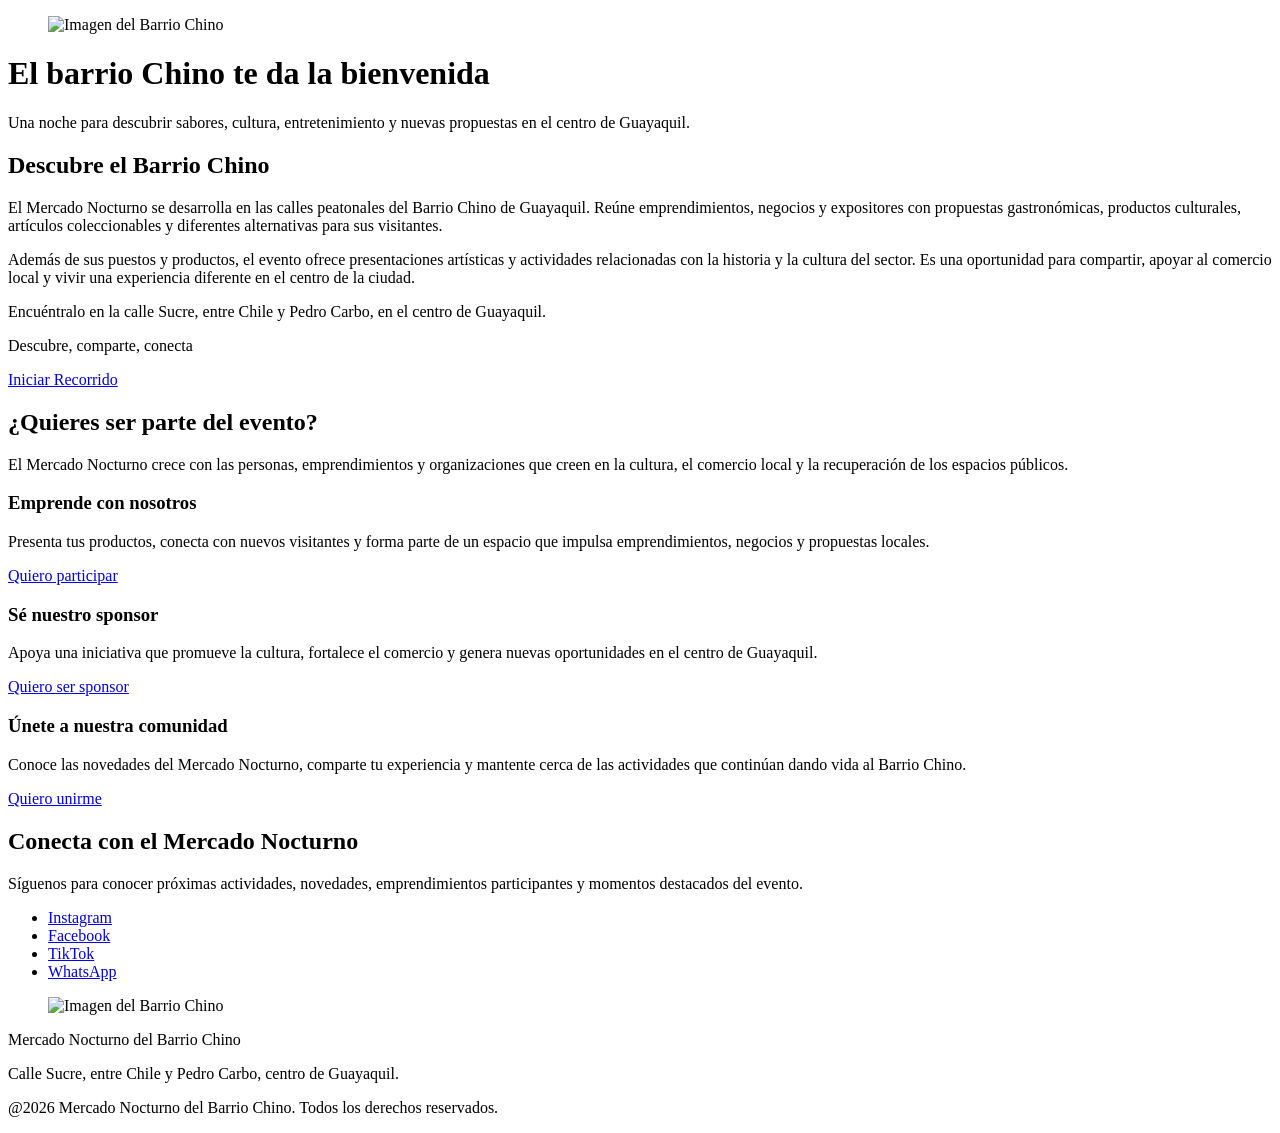
==== index.html @ b466630d "Creacion paginas principales del sitio" ====
<!DOCTYPE html>
<html lang="en">
<head>
    <meta charset="UTF-8">
    <meta name="viewport" content="width=device-width, initial-scale=1.0">
    <meta name="description" content="Evento Cultural del Barrio Chino: Mercado Nocturno, gastronomía, cultura y entretenimiento.">
    <title>Mercado Nocturno del Barrio Chino</title>
    <link rel="stylesheet" href="css/style.css">
</head>

<body>
    <header id="inicio" class="banner">
        <figure class="banner_imagen">
            <img src="Resources/Images/WhatsApp Image 2026-10-03 at 19.43.52.jpeg" alt="Imagen del Barrio Chino">
        </figure>

        <div class="banner_contenido">
            <h1>El barrio Chino te da la bienvenida</h1>
            <p>Una noche para descubrir sabores, cultura, entretenimiento
        y nuevas propuestas en el centro de Guayaquil.</p>
        </div>
    </header>

    <main> 
        <section id="presentacion" class="presentacion">
            <div class="contenedor">
                <h2>Descubre el Barrio Chino</h2>
                <p>El Mercado Nocturno se desarrolla en las calles peatonales
                   del Barrio Chino de Guayaquil. Reúne emprendimientos,
                   negocios y expositores con propuestas gastronómicas,
                   productos culturales, artículos coleccionables y diferentes
                   alternativas para sus visitantes.</p>
                <p>Además de sus puestos y productos, el evento ofrece
                   presentaciones artísticas y actividades relacionadas con
                   la historia y la cultura del sector. Es una oportunidad
                   para compartir, apoyar al comercio local y vivir una
                   experiencia diferente en el centro de la ciudad.</p>
                <p class="ubicacion">Encuéntralo en la calle Sucre, entre Chile y Pedro Carbo,
                   en el centro de Guayaquil.</p>
                <p class="eslogan">Descubre, comparte, conecta</p>
                <a class="boton" href="recorrido.html">Iniciar Recorrido</a>
            
            </div>
        </section>


        <section id="participacion" class="participacion">
            <div class="contenedor">

                <div class="titulo_seccion">
                    <h2>¿Quieres ser parte del evento?</h2>
                    <p>El Mercado Nocturno crece con las personas,
                    emprendimientos y organizaciones que creen en la cultura,
                    el comercio local y la recuperación de los espacios
                    públicos.</p>
                </div>

                <div class="opciones">

                    <article id="emprende" class="opcion">
                        <h3>Emprende con nosotros</h3>
                        <p>Presenta tus productos, conecta con nuevos visitantes
                        y forma parte de un espacio que impulsa emprendimientos,
                        negocios y propuestas locales.</p>
                        <a class="boton" href="emprende.html">Quiero participar</a>
                    </article>

                    <article id="sponsor" class="opcion">
                        <h3>Sé nuestro sponsor</h3>
                        <p>Apoya una iniciativa que promueve la cultura, fortalece
                        el comercio y genera nuevas oportunidades en el centro
                        de Guayaquil.</p>
                        <a class="boton" href="sponsor.html">Quiero ser sponsor</a>
                    </article>

                    <article id="comunidad" class="opcion">
                        <h3>Únete a nuestra comunidad</h3>
                        <p>Conoce las novedades del Mercado Nocturno, comparte
                        tu experiencia y mantente cerca de las actividades
                        que continúan dando vida al Barrio Chino.</p>
                        <a class="boton" href="comunidad.html">Quiero unirme</a>
                    </article>

                </div>

            </div>
        </section>
        
        <section id="redes" class="redes">
            <div class="contenedor">
                <h2>Conecta con el Mercado Nocturno</h2>
                <p> Síguenos para conocer próximas actividades, novedades,
                    emprendimientos participantes y momentos destacados
                    del evento.</p>
                <ul class="redes_lista">
                    <li><a class="red_social" href="#">Instagram</a></li>
                    <li><a class="red_social" href="#">Facebook</a></li>
                    <li><a class="red_social" href="#">TikTok</a></li>
                    <li><a class="red_social" href="#">WhatsApp</a></li>
                </ul>
            </div>
        </section>
    </main>

    <footer id="footer" class="footer">
        <div class="contenedor_footer">
            <figure class="footer_imagen">
                <img src="" alt="Imagen del Barrio Chino">
            </figure>

            <div class="footer_texto">
                <p>Mercado Nocturno del Barrio Chino</p>
                <p>Calle Sucre, entre Chile y Pedro Carbo,
                centro de Guayaquil.</p>
                <p>@2026 Mercado Nocturno del Barrio Chino.
                Todos los derechos reservados.</p>
            </div>
        </div>
    </footer>
</body>
</html>
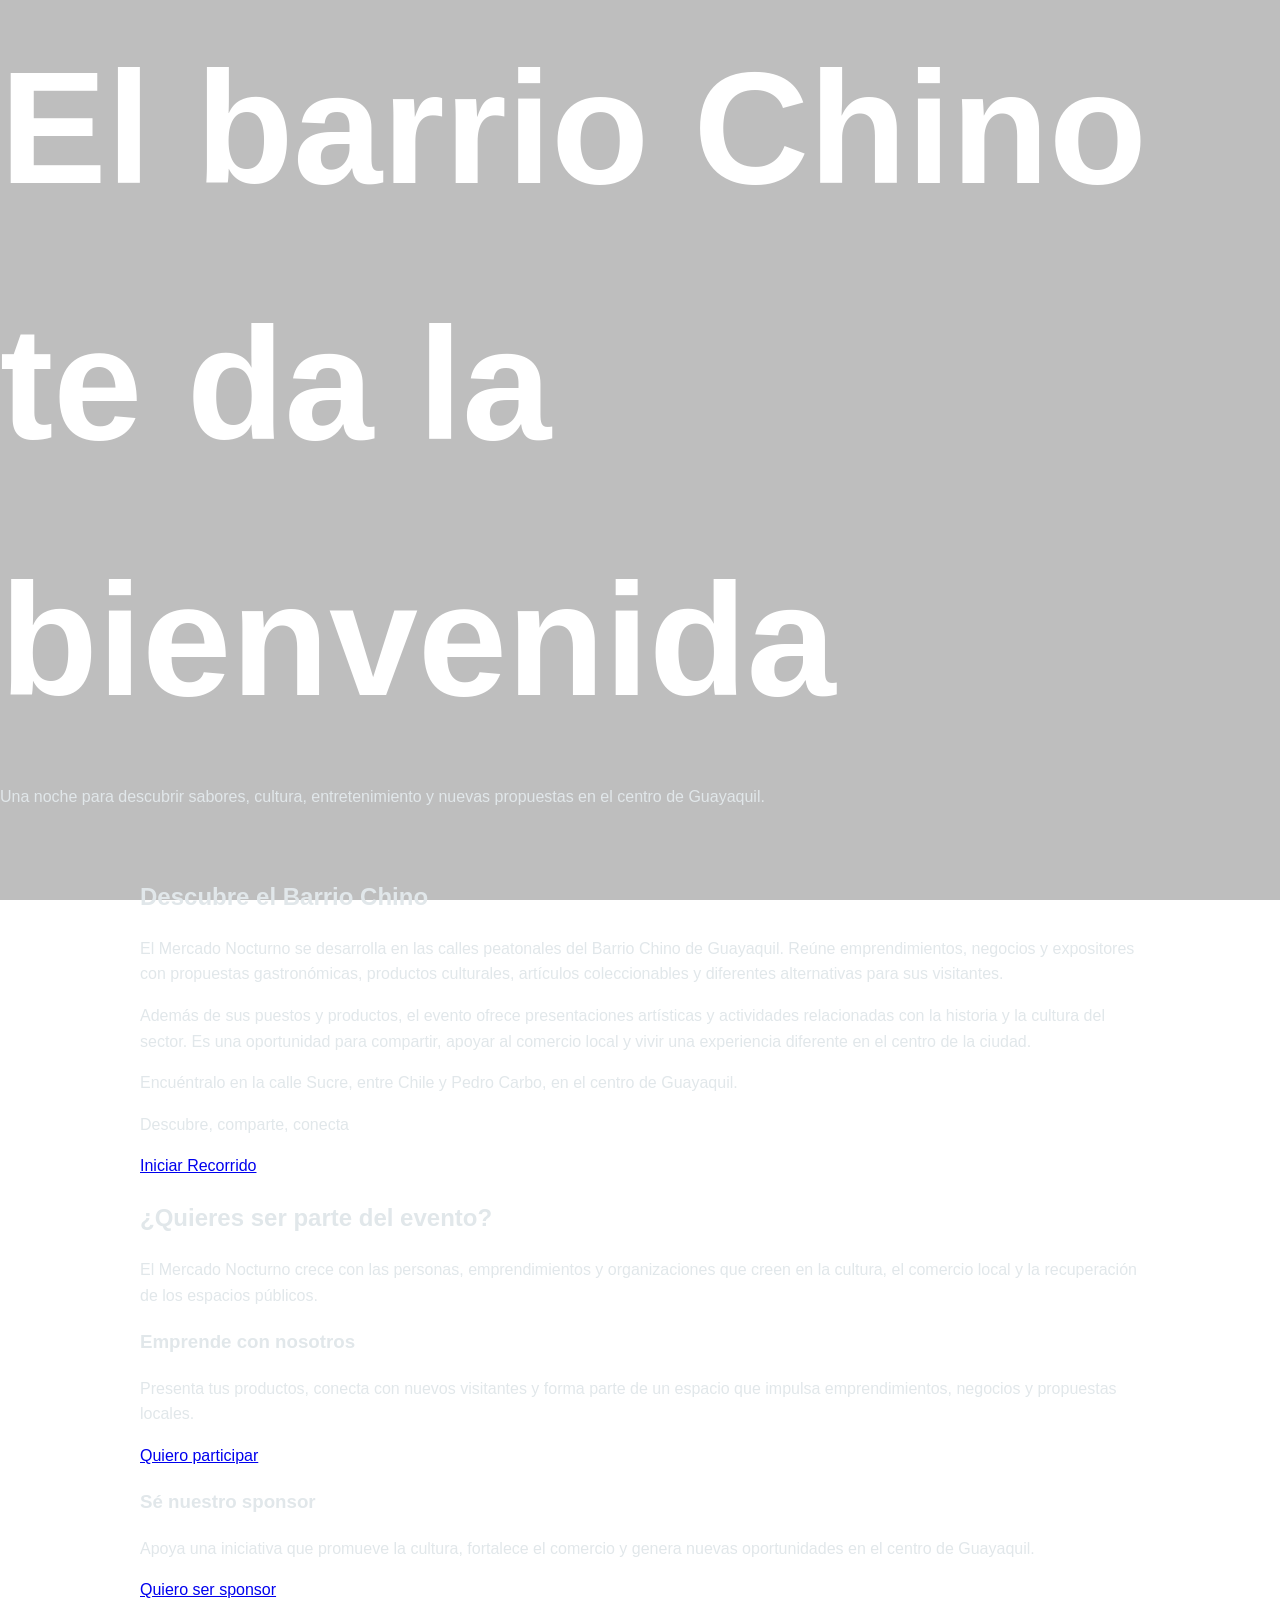
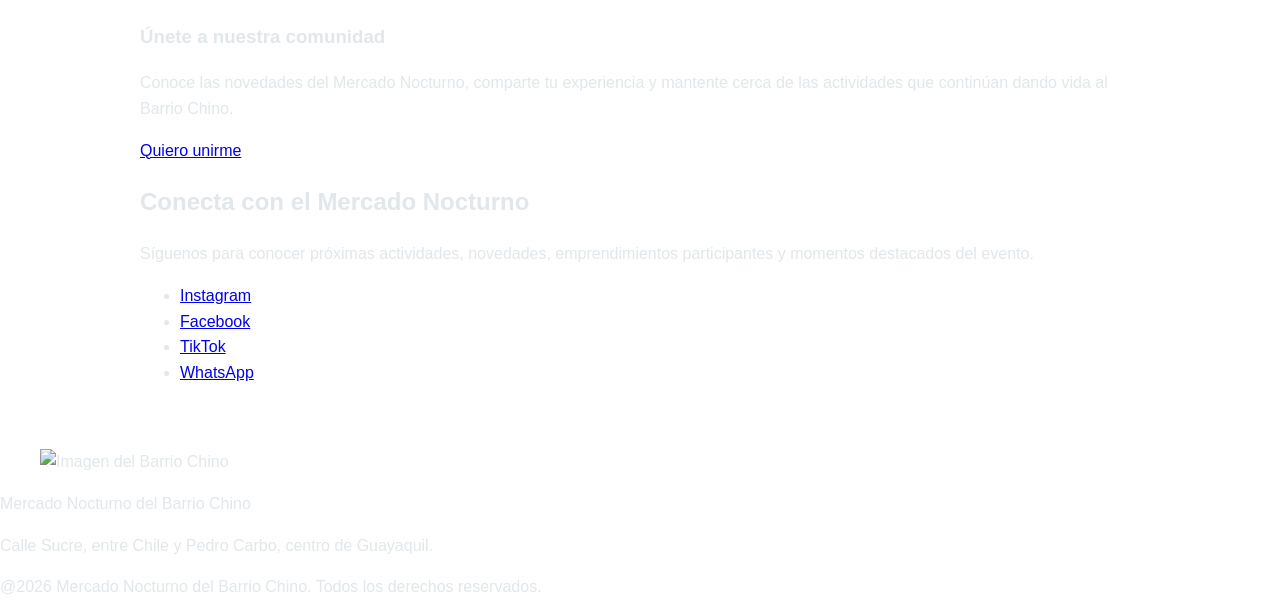
==== commit 34c8132c: "Se agregaron las carpetas de recursos que se van a usar en el proyecto, se irán agregando más recurs" ====
--- a/index.html
+++ b/index.html
@@ -9,11 +9,13 @@
 </head>
 
 <body>
+    <video class="video-fondo" autoplay muted loop playsinline>
+        <source src="Resources/Videos/Chinese_paper_lanterns_floating_20261010021341.mp4" type="video/mp4">
+    </video>
+
+    <div class="capa-oscura"></div>
+
     <header id="inicio" class="banner">
-        <figure class="banner_imagen">
-            <img src="Resources/Images/WhatsApp Image 2026-10-03 at 19.43.52.jpeg" alt="Imagen del Barrio Chino">
-        </figure>
-
         <div class="banner_contenido">
             <h1>El barrio Chino te da la bienvenida</h1>
             <p>Una noche para descubrir sabores, cultura, entretenimiento
--- a/css/style.css
+++ b/css/style.css
@@ -0,0 +1,41 @@
+@font-face {
+    font-family: 'spell_of_asiaregular';
+    src: url('../Resources/Fonts/spell_of_asia-webfont.woff2') format('woff2');
+    font-weight: normal;
+    font-style: normal;
+}
+
+body {
+    margin: 0;
+    color: #e1e7ea;
+    font-family: Arial, Helvetica, sans-serif;
+    line-height: 1.6;
+}
+
+main   { max-width: 1000px; margin: auto; padding: 32px; }
+
+h1 {
+    font-family: 'spell_of_asiaregular', sans-serif;
+    font-size: 10rem;
+    color:#ffffff;
+    margin: 0;
+}
+
+.video-fondo {
+    position: fixed;
+    top: 0;
+    left: 0;
+    width: 100%;
+    height: 100%;
+    object-fit: cover;
+    z-index: -1;
+}
+
+
+.capa-oscura {
+    position: fixed;
+    inset: 0;
+    background: rgba(0, 0, 0, 0.253);
+    z-index: -1;
+    pointer-events: none;
+}
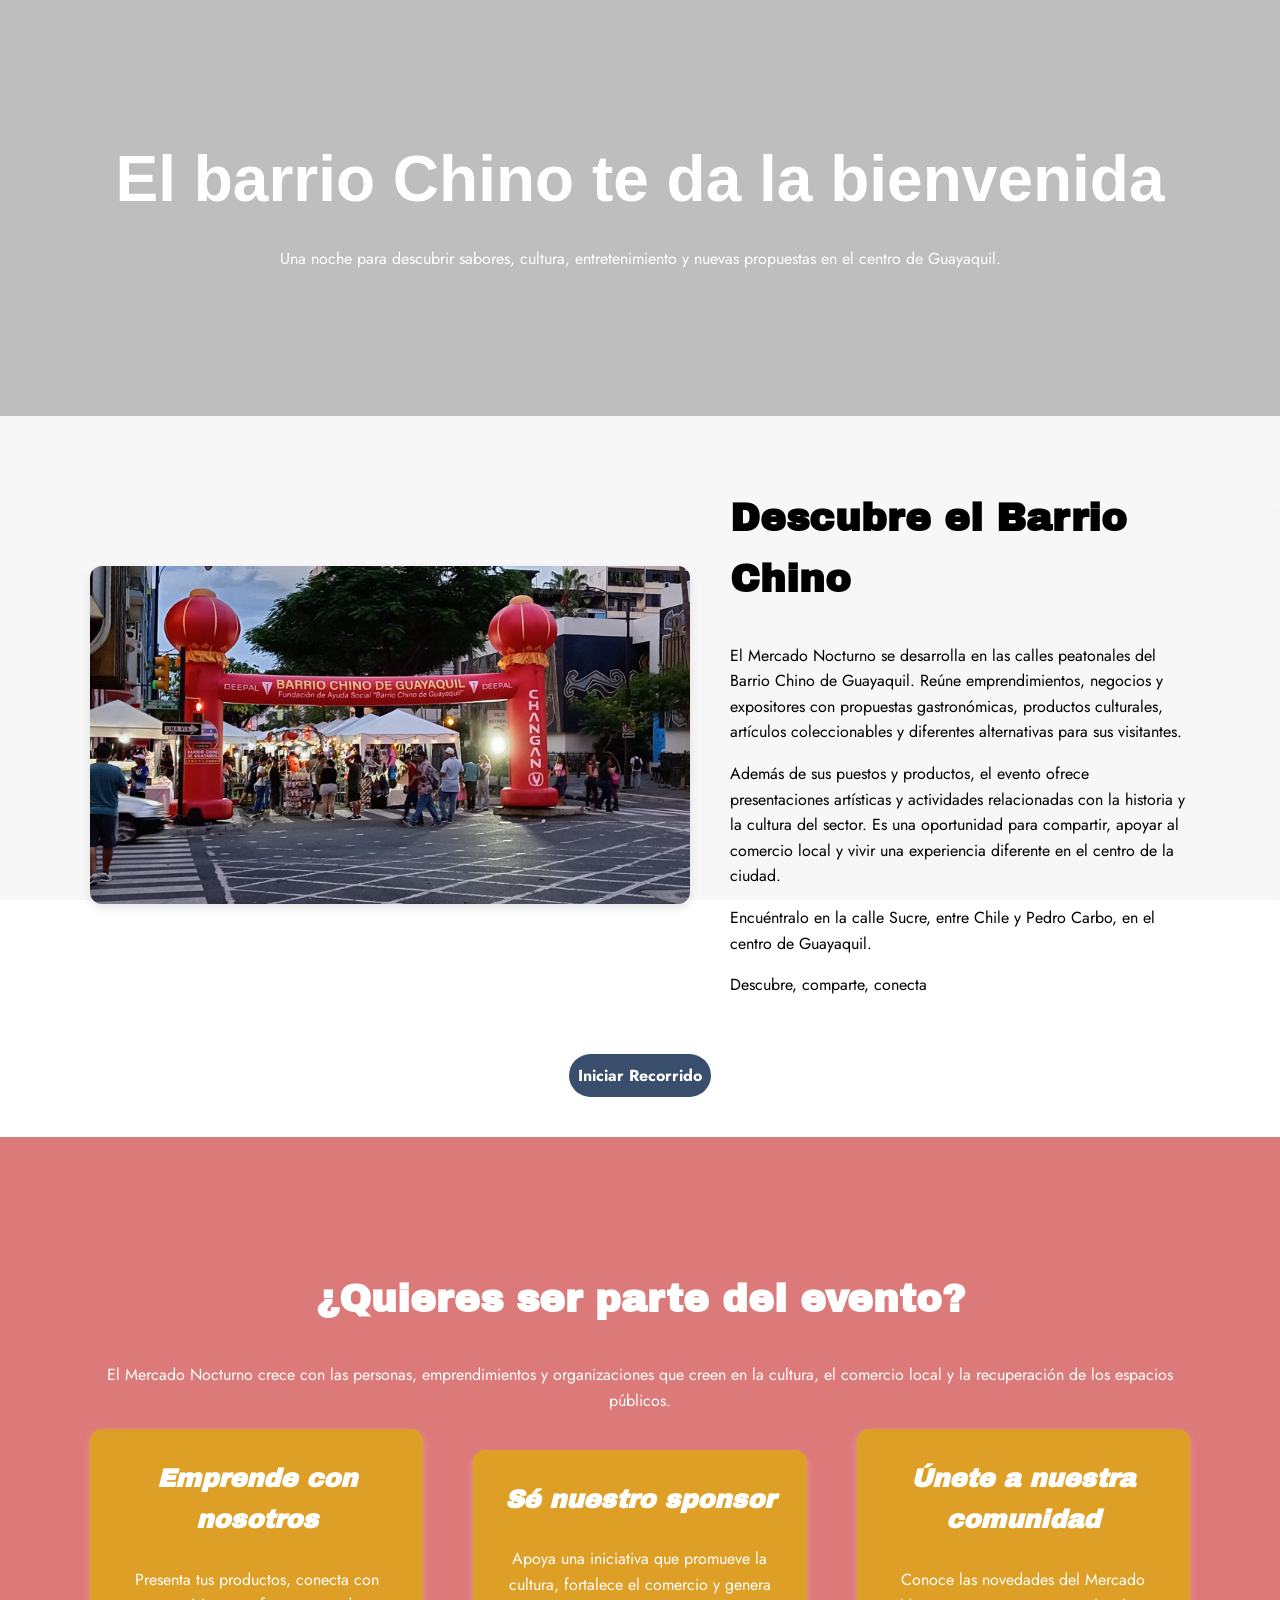
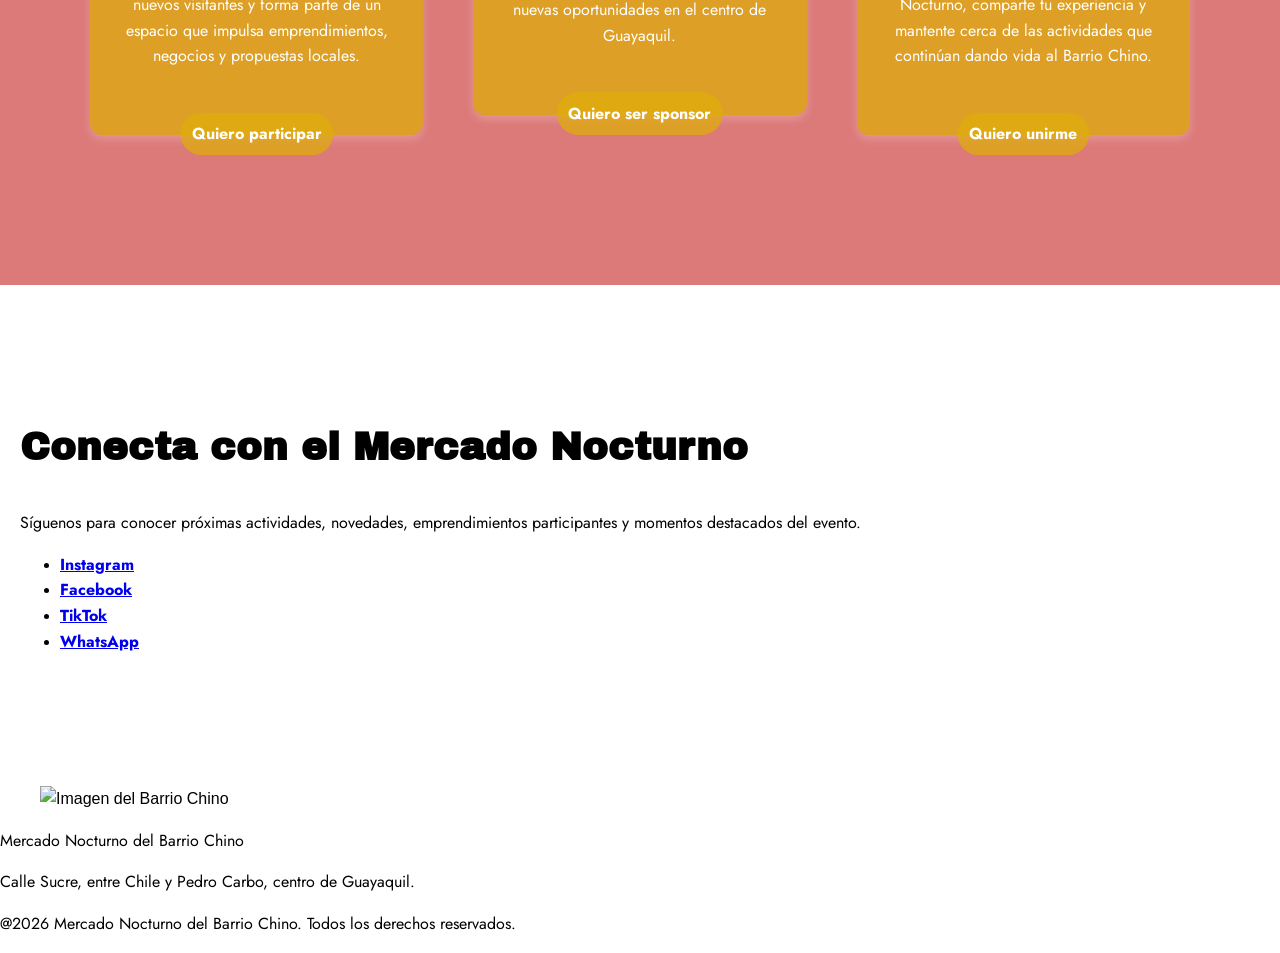
==== commit 98303a4c: "Se le dio estilo a la pagina inicial" ====
--- a/index.html
+++ b/index.html
@@ -25,29 +25,35 @@
 
     <main> 
         <section id="presentacion" class="presentacion">
-            <div class="contenedor">
-                <h2>Descubre el Barrio Chino</h2>
-                <p>El Mercado Nocturno se desarrolla en las calles peatonales
-                   del Barrio Chino de Guayaquil. Reúne emprendimientos,
-                   negocios y expositores con propuestas gastronómicas,
-                   productos culturales, artículos coleccionables y diferentes
-                   alternativas para sus visitantes.</p>
-                <p>Además de sus puestos y productos, el evento ofrece
-                   presentaciones artísticas y actividades relacionadas con
-                   la historia y la cultura del sector. Es una oportunidad
-                   para compartir, apoyar al comercio local y vivir una
-                   experiencia diferente en el centro de la ciudad.</p>
-                <p class="ubicacion">Encuéntralo en la calle Sucre, entre Chile y Pedro Carbo,
-                   en el centro de Guayaquil.</p>
-                <p class="eslogan">Descubre, comparte, conecta</p>
-                <a class="boton" href="recorrido.html">Iniciar Recorrido</a>
-            
+            <div class="seccion-recorrido">
+                <div class="contenido-recorrido">
+                    <img src="resources/images/WhatsApp Image 2026-10-03 at 19.43.53 (2).jpeg" alt="Entrada barrio chino" class="entrada-img">
+                    
+                    <div class="texto-recorrido">
+                        <h2>Descubre el Barrio Chino</h2>
+                        <p>El Mercado Nocturno se desarrolla en las calles peatonales
+                        del Barrio Chino de Guayaquil. Reúne emprendimientos,
+                        negocios y expositores con propuestas gastronómicas,
+                        productos culturales, artículos coleccionables y diferentes
+                        alternativas para sus visitantes.</p>
+                        <p>Además de sus puestos y productos, el evento ofrece
+                        presentaciones artísticas y actividades relacionadas con
+                        la historia y la cultura del sector. Es una oportunidad
+                        para compartir, apoyar al comercio local y vivir una
+                        experiencia diferente en el centro de la ciudad.</p>
+                        <p class="ubicacion">Encuéntralo en la calle Sucre, entre Chile y Pedro Carbo,
+                        en el centro de Guayaquil.</p>
+                        <p class="eslogan">Descubre, comparte, conecta</p>
+                    </div>
+
+                    <a class="boton-recorrido" href="recorrido.html">Iniciar Recorrido</a>
+                </div>
             </div>
         </section>
 
 
         <section id="participacion" class="participacion">
-            <div class="contenedor">
+            <div class="seccion-opciones">
 
                 <div class="titulo_seccion">
                     <h2>¿Quieres ser parte del evento?</h2>
@@ -64,7 +70,7 @@
                         <p>Presenta tus productos, conecta con nuevos visitantes
                         y forma parte de un espacio que impulsa emprendimientos,
                         negocios y propuestas locales.</p>
-                        <a class="boton" href="emprende.html">Quiero participar</a>
+                        <a class="boton-opcion" href="emprende.html">Quiero participar</a>
                     </article>
 
                     <article id="sponsor" class="opcion">
@@ -72,7 +78,7 @@
                         <p>Apoya una iniciativa que promueve la cultura, fortalece
                         el comercio y genera nuevas oportunidades en el centro
                         de Guayaquil.</p>
-                        <a class="boton" href="sponsor.html">Quiero ser sponsor</a>
+                        <a class="boton-opcion" href="sponsor.html">Quiero ser sponsor</a>
                     </article>
 
                     <article id="comunidad" class="opcion">
@@ -80,7 +86,7 @@
                         <p>Conoce las novedades del Mercado Nocturno, comparte
                         tu experiencia y mantente cerca de las actividades
                         que continúan dando vida al Barrio Chino.</p>
-                        <a class="boton" href="comunidad.html">Quiero unirme</a>
+                        <a class="boton-opcion" href="comunidad.html">Quiero unirme</a>
                     </article>
 
                 </div>
@@ -89,7 +95,7 @@
         </section>
         
         <section id="redes" class="redes">
-            <div class="contenedor">
+            <div class="seccion-redes">
                 <h2>Conecta con el Mercado Nocturno</h2>
                 <p> Síguenos para conocer próximas actividades, novedades,
                     emprendimientos participantes y momentos destacados
@@ -105,7 +111,7 @@
     </main>
 
     <footer id="footer" class="footer">
-        <div class="contenedor_footer">
+        <div class="seccion-footer">
             <figure class="footer_imagen">
                 <img src="" alt="Imagen del Barrio Chino">
             </figure>
--- a/css/style.css
+++ b/css/style.css
@@ -1,3 +1,6 @@
+@import url('https://fonts.googleapis.com/css2?family=Jost:ital,wght@0,100..900;1,100..900&display=swap');
+@import url('https://fonts.googleapis.com/css2?family=Archivo+Black&family=Jost:ital,wght@0,100..900;1,100..900&display=swap');
+
 @font-face {
     font-family: 'spell_of_asiaregular';
     src: url('../Resources/Fonts/spell_of_asia-webfont.woff2') format('woff2');
@@ -5,22 +8,48 @@
     font-style: normal;
 }
 
+*{box-sizing: border-box;}
+
 body {
-    margin: 0;
-    color: #e1e7ea;
+    margin: 0px;
+    color: #000000;
     font-family: Arial, Helvetica, sans-serif;
     line-height: 1.6;
 }
 
-main   { max-width: 1000px; margin: auto; padding: 32px; }
 
+/*TIPOGRAFIA DE TEXTOS Y TAMANOS*/
 h1 {
     font-family: 'spell_of_asiaregular', sans-serif;
-    font-size: 10rem;
+    font-size: clamp(2.5rem, 5vw, 5rem);
     color:#ffffff;
     margin: 0;
 }
 
+h2 {
+    font-family: "Archivo Black", sans-serif;
+    font-size: clamp(1.8rem, 3vw, 2.5rem);
+}
+
+h3 {
+    font-family: "Archivo Black", sans-serif;
+    font-size: clamp(1.5rem, 2vw, 2rem);
+    font-style: italic;
+}
+
+p {
+    font-family: "Jost", sans-serif;
+    font-size: 1rem;
+}
+
+a {
+    font-family: "Jost", sans-serif;
+    font-weight: bold;
+    font-size: 1rem;
+}
+
+
+/*BACKGROUND EN MOVIMIENTO*/
 .video-fondo {
     position: fixed;
     top: 0;
@@ -38,4 +67,121 @@
     background: rgba(0, 0, 0, 0.253);
     z-index: -1;
     pointer-events: none;
-}+}
+
+
+/*BANNER*/
+.banner {
+    text-align: center;
+    color:#ffffff;
+    padding: 10% 20px;
+}
+
+/*SECCION DE PRESENTACION*/
+.presentacion {
+    background-color: #ffffffde;
+    padding: 40px 20px;
+}
+.seccion-recorrido {
+    max-width: 1100px; 
+    margin: 0px auto;
+}
+
+.contenido-recorrido{
+    display: flex;
+    align-items: center;
+    gap: 40px;
+    flex-wrap: wrap;
+}
+
+.entrada-img {
+    flex: 1 1 400px;
+    max-width: 600px;
+    width: 100%;
+    height: auto;
+    border-radius: 12px;
+    object-fit: cover;
+    box-shadow: 0 4px 10px rgba(0,0,0,0.1);
+}
+
+.texto-recorrido{
+    flex: 1 1 450px;
+    text-align: left;
+}
+
+.boton-recorrido{
+    background-color: rgba(2, 27, 69, 0.779);
+    max-width: 1100px;
+    margin: 0px auto;
+    padding: 0.8% 0.8%;
+    text-decoration: none;
+    border-radius: 25px;
+    color: #ffffff;
+}
+
+
+/*SECCION DE OPCIONES*/
+.participacion{
+    background-color: #cf4444b6;
+    padding: 100px 20px;
+}
+
+.seccion-opciones {
+    max-width: 1100px;
+    margin: 0px auto;
+    text-align: center;
+    color: #ffffff;
+}
+
+.titulo-seccion{
+    text-align: center;
+}
+
+.opciones{
+    display: flex;
+    align-items: center;
+    gap: 50px;
+    flex-wrap: wrap;
+    margin-bottom: 50px;
+}
+
+.opcion{
+    flex: 1;
+    background-color: #deac0ac0;
+    border-radius: 12px;
+    padding: 30px 30px 50px 30px;
+    position: relative;
+    box-shadow: 0 4px 10px rgba(255, 255, 255, 0.231);
+}
+
+.opcion h3 {
+    margin-top: 0px;
+}
+
+.boton-opcion{
+    position: absolute;
+    bottom: -20px;
+    left: 50%;
+    transform: translateX(-50%);
+
+    background-color: #deac0ac0;
+    max-width: 1100px;
+    margin: 0px auto;
+    padding: 2.5% 3.5%;
+    text-decoration: none;
+    white-space: nowrap;
+    border-radius: 25px;
+    color: #ffffff;
+}
+
+.boton-opcion:hover{
+    background-color: #ffffff;
+    color: #dead0a;
+}
+
+
+/*SECCION REDES*/
+.redes{
+    background-color: #ffffffde;
+    padding: 100px 20px;
+}
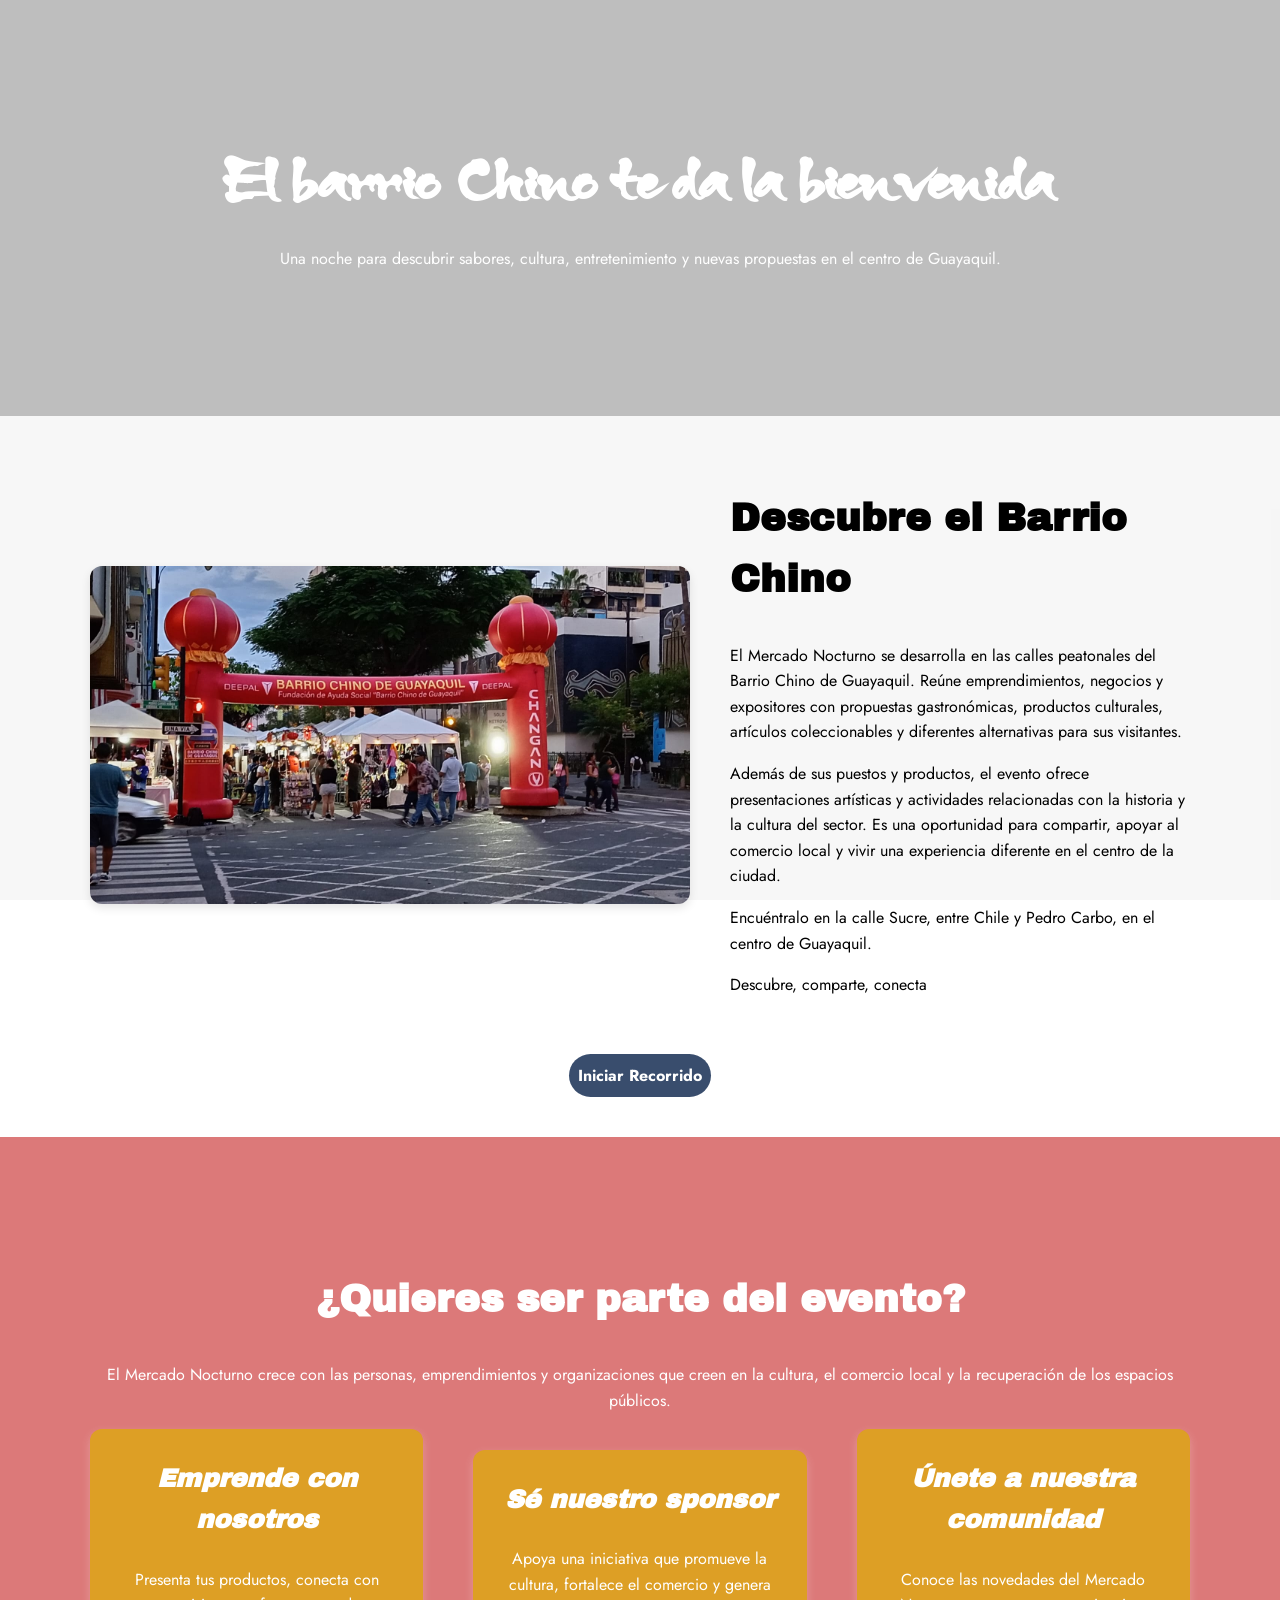
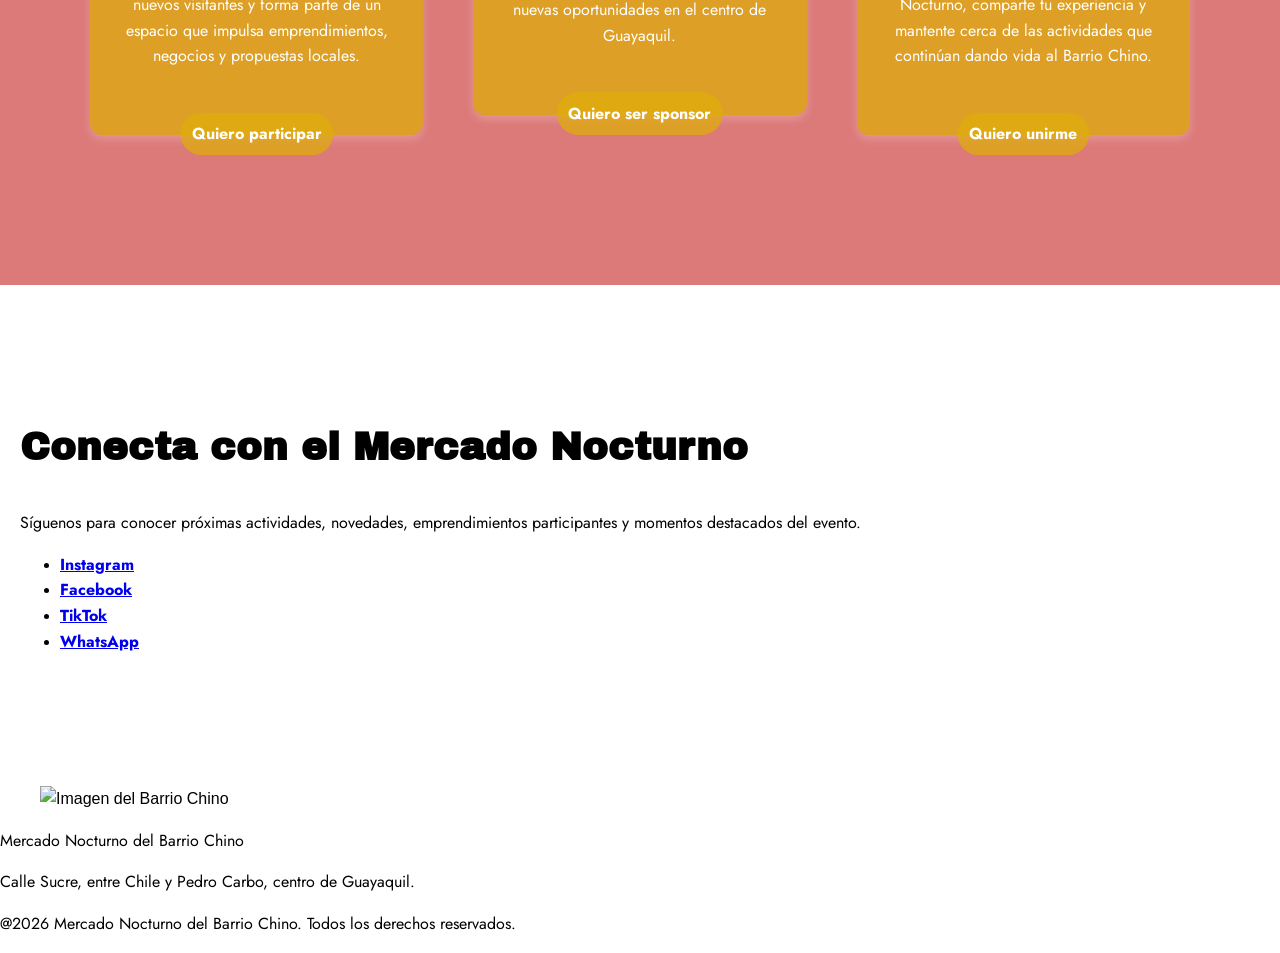
==== commit c39bff9c: "Corrección" ====
--- a/index.html
+++ b/index.html
@@ -10,7 +10,7 @@
 
 <body>
     <video class="video-fondo" autoplay muted loop playsinline>
-        <source src="Resources/Videos/Chinese_paper_lanterns_floating_20261010021341.mp4" type="video/mp4">
+        <source src="resources/videos/Chinese_paper_lanterns_floating_20261010021341.mp4" type="video/mp4">
     </video>
 
     <div class="capa-oscura"></div>
--- a/css/style.css
+++ b/css/style.css
@@ -3,7 +3,7 @@
 
 @font-face {
     font-family: 'spell_of_asiaregular';
-    src: url('../Resources/Fonts/spell_of_asia-webfont.woff2') format('woff2');
+    src: url('../resources/fonts/spell_of_asia-webfont.woff2') format('woff2');
     font-weight: normal;
     font-style: normal;
 }
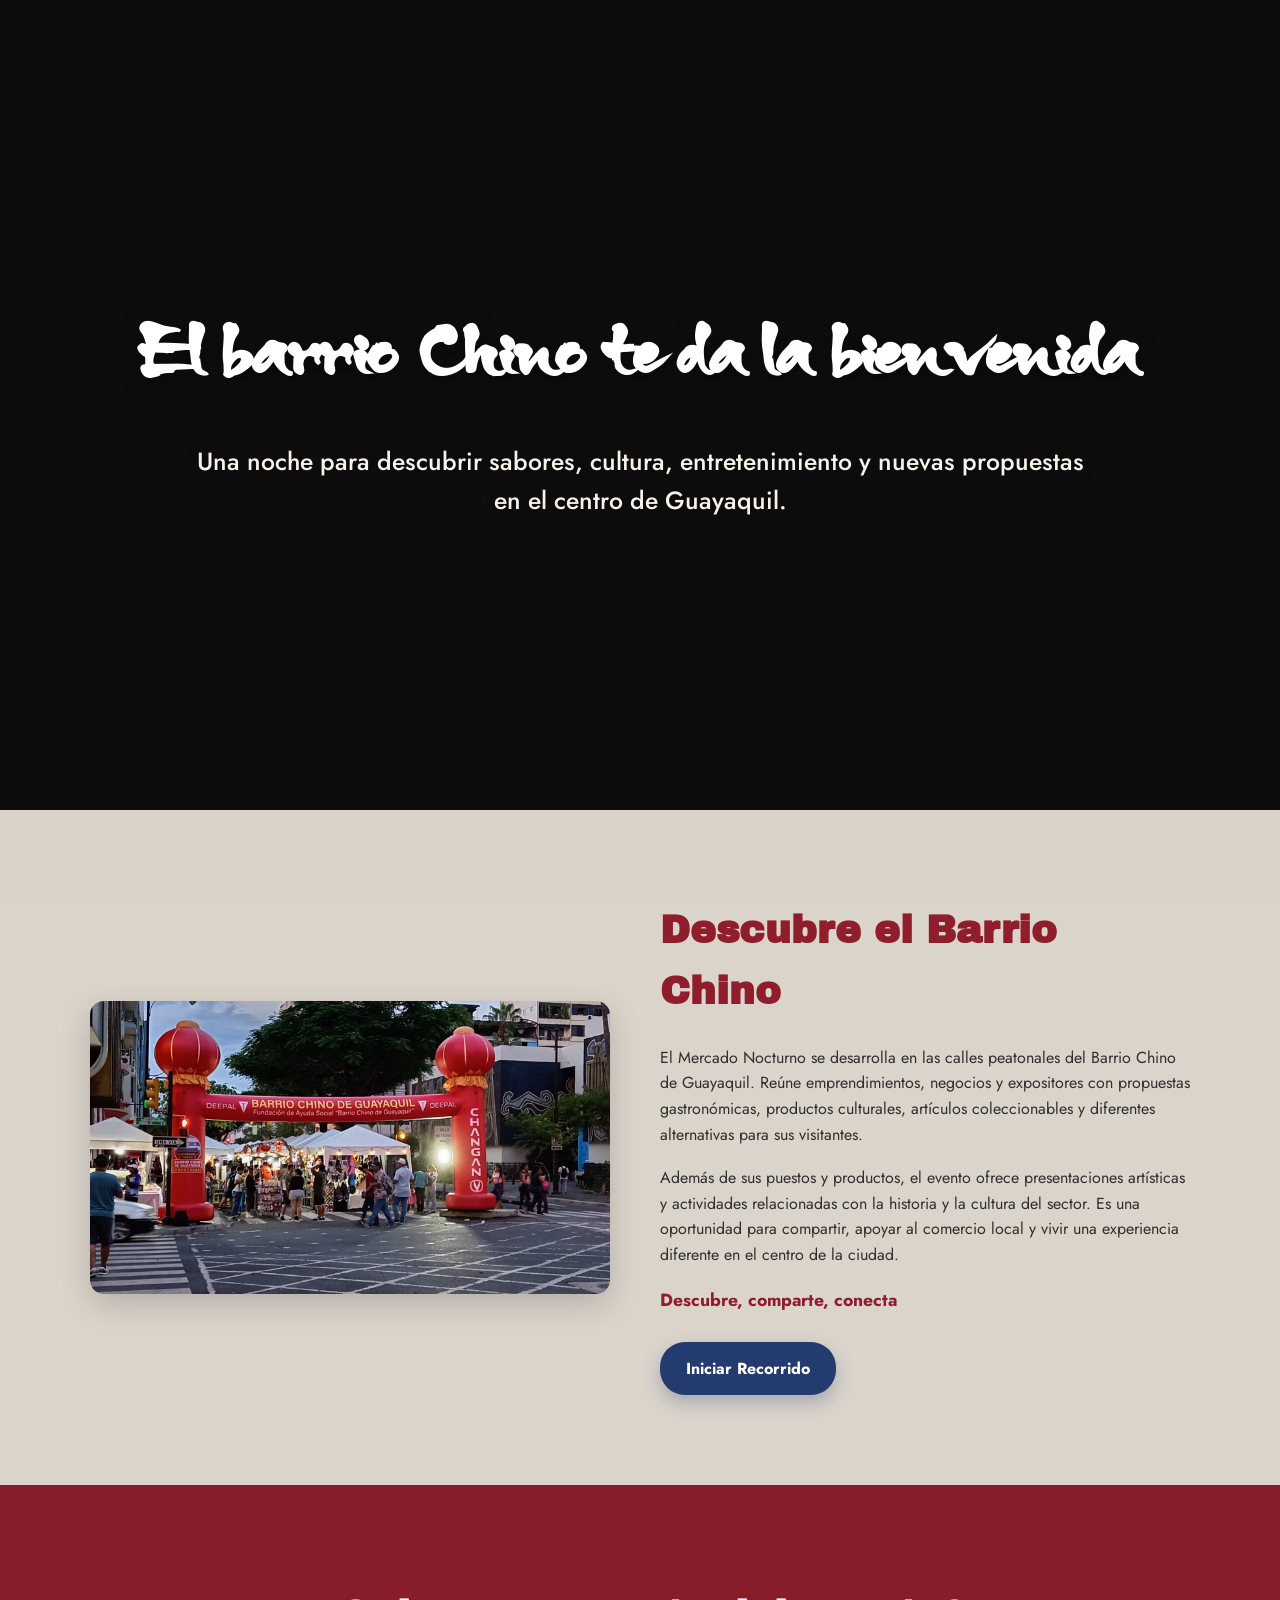
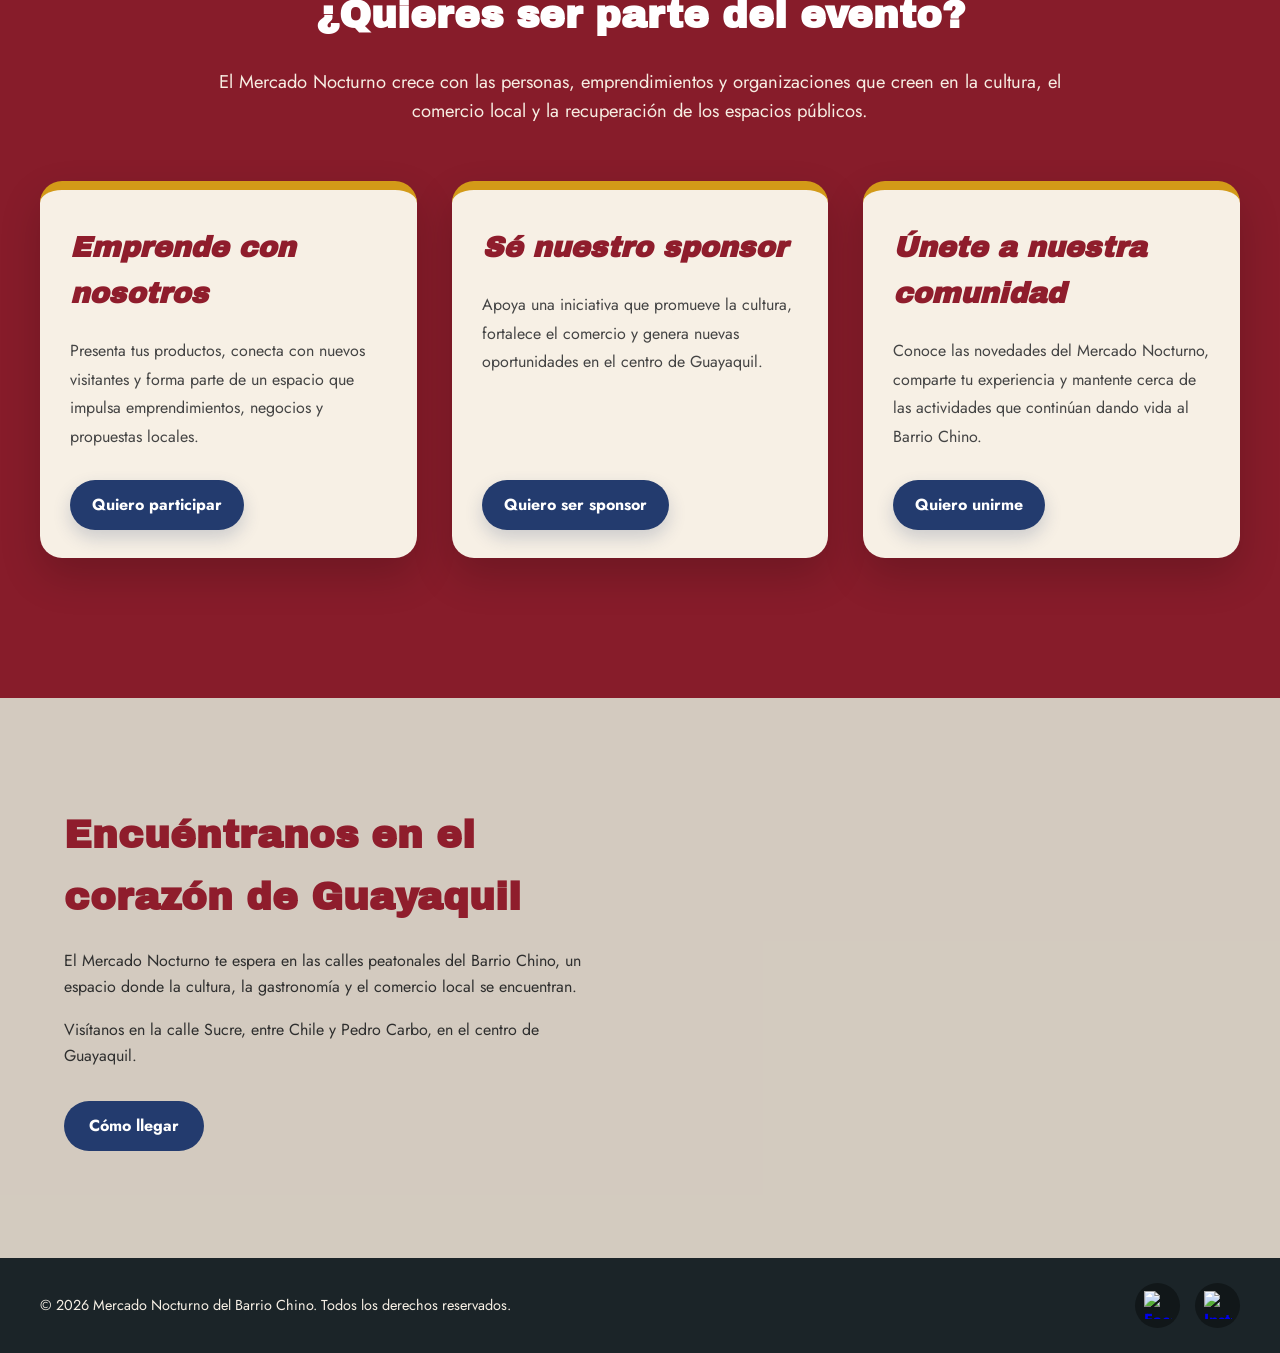
==== commit cbed4c97: "Edicion: Pagina de incio (paleta de colores)" ====
--- a/index.html
+++ b/index.html
@@ -1,11 +1,12 @@
+
 <!DOCTYPE html>
-<html lang="en">
+<html lang="es">
 <head>
     <meta charset="UTF-8">
     <meta name="viewport" content="width=device-width, initial-scale=1.0">
     <meta name="description" content="Evento Cultural del Barrio Chino: Mercado Nocturno, gastronomía, cultura y entretenimiento.">
     <title>Mercado Nocturno del Barrio Chino</title>
-    <link rel="stylesheet" href="css/style.css">
+    <link rel="stylesheet" href="css/index.css">
 </head>
 
 <body>
@@ -19,38 +20,37 @@
         <div class="banner_contenido">
             <h1>El barrio Chino te da la bienvenida</h1>
             <p>Una noche para descubrir sabores, cultura, entretenimiento
-        y nuevas propuestas en el centro de Guayaquil.</p>
+               y nuevas propuestas en el centro de Guayaquil.</p>
         </div>
     </header>
 
-    <main> 
+    <main>
         <section id="presentacion" class="presentacion">
             <div class="seccion-recorrido">
                 <div class="contenido-recorrido">
-                    <img src="resources/images/WhatsApp Image 2026-10-03 at 19.43.53 (2).jpeg" alt="Entrada barrio chino" class="entrada-img">
-                    
+
+                    <img src="resources/images/WhatsApp Image 2026-10-03 at 19.43.53 (2).jpeg"
+                         alt="Entrada barrio chino" class="entrada-img">
+
                     <div class="texto-recorrido">
                         <h2>Descubre el Barrio Chino</h2>
                         <p>El Mercado Nocturno se desarrolla en las calles peatonales
-                        del Barrio Chino de Guayaquil. Reúne emprendimientos,
-                        negocios y expositores con propuestas gastronómicas,
-                        productos culturales, artículos coleccionables y diferentes
-                        alternativas para sus visitantes.</p>
+                           del Barrio Chino de Guayaquil. Reúne emprendimientos,
+                           negocios y expositores con propuestas gastronómicas,
+                           productos culturales, artículos coleccionables y diferentes
+                           alternativas para sus visitantes.</p>
                         <p>Además de sus puestos y productos, el evento ofrece
-                        presentaciones artísticas y actividades relacionadas con
-                        la historia y la cultura del sector. Es una oportunidad
-                        para compartir, apoyar al comercio local y vivir una
-                        experiencia diferente en el centro de la ciudad.</p>
-                        <p class="ubicacion">Encuéntralo en la calle Sucre, entre Chile y Pedro Carbo,
-                        en el centro de Guayaquil.</p>
+                           presentaciones artísticas y actividades relacionadas con
+                           la historia y la cultura del sector. Es una oportunidad
+                           para compartir, apoyar al comercio local y vivir una
+                           experiencia diferente en el centro de la ciudad.</p>
                         <p class="eslogan">Descubre, comparte, conecta</p>
+                        <a class="boton-recorrido" href="recorrido.html">Iniciar Recorrido</a>
                     </div>
 
-                    <a class="boton-recorrido" href="recorrido.html">Iniciar Recorrido</a>
                 </div>
             </div>
         </section>
-
 
         <section id="participacion" class="participacion">
             <div class="seccion-opciones">
@@ -58,9 +58,9 @@
                 <div class="titulo_seccion">
                     <h2>¿Quieres ser parte del evento?</h2>
                     <p>El Mercado Nocturno crece con las personas,
-                    emprendimientos y organizaciones que creen en la cultura,
-                    el comercio local y la recuperación de los espacios
-                    públicos.</p>
+                       emprendimientos y organizaciones que creen en la cultura,
+                       el comercio local y la recuperación de los espacios
+                       públicos.</p>
                 </div>
 
                 <div class="opciones">
@@ -68,24 +68,24 @@
                     <article id="emprende" class="opcion">
                         <h3>Emprende con nosotros</h3>
                         <p>Presenta tus productos, conecta con nuevos visitantes
-                        y forma parte de un espacio que impulsa emprendimientos,
-                        negocios y propuestas locales.</p>
+                           y forma parte de un espacio que impulsa emprendimientos,
+                           negocios y propuestas locales.</p>
                         <a class="boton-opcion" href="emprende.html">Quiero participar</a>
                     </article>
 
                     <article id="sponsor" class="opcion">
                         <h3>Sé nuestro sponsor</h3>
                         <p>Apoya una iniciativa que promueve la cultura, fortalece
-                        el comercio y genera nuevas oportunidades en el centro
-                        de Guayaquil.</p>
+                           el comercio y genera nuevas oportunidades en el centro
+                           de Guayaquil.</p>
                         <a class="boton-opcion" href="sponsor.html">Quiero ser sponsor</a>
                     </article>
 
                     <article id="comunidad" class="opcion">
                         <h3>Únete a nuestra comunidad</h3>
                         <p>Conoce las novedades del Mercado Nocturno, comparte
-                        tu experiencia y mantente cerca de las actividades
-                        que continúan dando vida al Barrio Chino.</p>
+                           tu experiencia y mantente cerca de las actividades
+                           que continúan dando vida al Barrio Chino.</p>
                         <a class="boton-opcion" href="comunidad.html">Quiero unirme</a>
                     </article>
 
@@ -93,41 +93,57 @@
 
             </div>
         </section>
-        
-        <section id="redes" class="redes">
-            <div class="seccion-redes">
-                <h2>Conecta con el Mercado Nocturno</h2>
-                <p> Síguenos para conocer próximas actividades, novedades,
-                    emprendimientos participantes y momentos destacados
-                    del evento.</p>
-                <ul class="redes_lista">
-                    <li><a class="red_social" href="#">Instagram</a></li>
-                    <li><a class="red_social" href="#">Facebook</a></li>
-                    <li><a class="red_social" href="#">TikTok</a></li>
-                    <li><a class="red_social" href="#">WhatsApp</a></li>
-                </ul>
+
+        <section id="ubicacion" class="ubicacion">
+            <div class="contenedor ubicacion_distribucion">
+
+                <div class="ubicacion_texto">
+                    <h2>Encuéntranos en el corazón de Guayaquil</h2>
+                    <p>El Mercado Nocturno te espera en las calles peatonales
+                       del Barrio Chino, un espacio donde la cultura,
+                       la gastronomía y el comercio local se encuentran.</p>
+                    <p>Visítanos en la calle Sucre, entre Chile y Pedro Carbo,
+                       en el centro de Guayaquil.</p>
+
+                    <a class="boton-ubicacion"
+                       href="https://www.google.com/maps/search/?api=1&query=Calle+Sucre+entre+Chile+y+Pedro+Carbo+Guayaquil"
+                       target="_blank" rel="noopener noreferrer">
+                        Cómo llegar
+                    </a>
+                </div>
+
+                <div class="ubicacion_mapa">
+                    <iframe
+                        src="https://www.google.com/maps?q=Calle+Sucre+entre+Chile+y+Pedro+Carbo+Guayaquil&output=embed"
+                        title="Ubicación del Mercado Nocturno">
+                    </iframe>
+                </div>
+
             </div>
         </section>
     </main>
 
     <footer id="footer" class="footer">
-        <div class="seccion-footer">
-            <figure class="footer_imagen">
-                <img src="" alt="Imagen del Barrio Chino">
-            </figure>
+        <div class="contenedor_footer">
 
-            <div class="footer_texto">
-                <p>Mercado Nocturno del Barrio Chino</p>
-                <p>Calle Sucre, entre Chile y Pedro Carbo,
-                centro de Guayaquil.</p>
-                <p>@2026 Mercado Nocturno del Barrio Chino.
-                Todos los derechos reservados.</p>
+            <p>&copy; 2026 Mercado Nocturno del Barrio Chino.
+               Todos los derechos reservados.</p>
+
+            <div class="redes_iconos">
+                <a href="https://www.facebook.com/p/Comit%C3%A9-Barrio-Chino-Guayaquil-6156831669615/"
+                   target="_blank" rel="noopener noreferrer">
+                    <img src="#"
+                         alt="Facebook">
+                </a>
+
+                <a href="https://www.instagram.com/comitebarriochino.gyq/"
+                   target="_blank" rel="noopener noreferrer">
+                    <img src="#"
+                         alt="Instagram">
+                </a>
             </div>
+
         </div>
     </footer>
 </body>
 </html>
-
-
-
-
--- a/css/index.css
+++ b/css/index.css
@@ -0,0 +1,375 @@
+
+@import url('https://fonts.googleapis.com/css2?family=Jost:ital,wght@0,100..900;1,100..900&display=swap');
+@import url('https://fonts.googleapis.com/css2?family=Archivo+Black&family=Jost:ital,wght@0,100..900;1,100..900&display=swap');
+
+@font-face {
+    font-family: 'spell_of_asiaregular';
+    src: url('../resources/fonts/spell_of_asia-webfont.woff2') format('woff2');
+    font-weight: normal;
+    font-style: normal;
+}
+
+/* general */
+
+* { box-sizing: border-box; }
+
+body {
+    margin: 0;
+    background-color: #171316;
+    color: #000000;
+    font-family: Arial, Helvetica, sans-serif;
+    line-height: 1.6;
+}
+
+h1 {
+    font-family: 'spell_of_asiaregular', sans-serif;
+    font-size: clamp(3rem, 6vw, 6rem);
+    color: #ffffff;
+    margin: 0;
+}
+
+h2 {
+    font-family: "Archivo Black", sans-serif;
+    font-size: clamp(1.8rem, 3vw, 2.5rem);
+}
+
+h3 {
+    font-family: "Archivo Black", sans-serif;
+    font-size: clamp(1.5rem, 2vw, 2rem);
+    font-style: italic;
+}
+
+p {
+    font-family: "Jost", sans-serif;
+    font-size: 1rem;
+}
+
+a {
+    font-family: "Jost", sans-serif;
+    font-weight: bold;
+    font-size: 1rem;
+}
+
+img {
+    display: block;
+    max-width: 100%;
+    height: auto;
+}
+
+
+/* background en movimiento */
+
+.video-fondo {
+    position: fixed;
+    top: 0;
+    left: 0;
+    width: 100%;
+    height: 100%;
+    object-fit: cover;
+    z-index: 0;
+}
+
+.capa-oscura {
+    position: fixed;
+    inset: 0;
+    background-color: rgba(0, 0, 0, 0.35);
+    z-index: 1;
+    pointer-events: none;
+}
+
+.banner,
+main,
+footer {
+    position: relative;
+    z-index: 2;
+}
+
+
+/* banner */
+
+.banner {
+    min-height: 90vh;
+    display: flex;
+    align-items: center;
+    justify-content: center;
+    padding: 80px 20px;
+    text-align: center;
+    color: #ffffff;
+}
+
+.banner_contenido {
+    max-width: 1150px;
+    margin: 0 auto;
+}
+
+.banner_contenido h1 {
+    margin-bottom: 30px;
+    text-shadow: 0 4px 18px rgba(0, 0, 0, 0.35);
+}
+
+.banner_contenido p {
+    max-width: 900px;
+    margin: 0 auto;
+    font-size: clamp(1.1rem, 2vw, 1.55rem);
+    font-weight: 500;
+    color: #f8f3ea;
+    text-shadow: 0 2px 10px rgba(0, 0, 0, 0.4);
+}
+
+
+/* seccion de presentacion */
+
+.presentacion {
+    background-color: rgba(247, 240, 229, 0.88);
+    padding: 90px 20px;
+}
+
+.seccion-recorrido {
+    max-width: 1100px;
+    margin: 0 auto;
+}
+
+.contenido-recorrido {
+    display: flex;
+    align-items: center;
+    gap: 50px;
+    flex-wrap: wrap;
+}
+
+.entrada-img {
+    flex: 1 1 400px;
+    max-width: 520px;
+    width: 100%;
+    height: auto;
+    border-radius: 14px;
+    box-shadow: 0 10px 30px rgba(0, 0, 0, 0.18);
+}
+
+.texto-recorrido {
+    flex: 1 1 450px;
+    text-align: left;
+}
+
+.texto-recorrido h2 {
+    color: #8f1d2c;
+    margin-top: 0;
+    margin-bottom: 22px;
+}
+
+.texto-recorrido p {
+    color: #2f2f2f;
+    margin-bottom: 18px;
+}
+
+.texto-recorrido .eslogan {
+    color: #8f1d2c;
+    font-size: 1.1rem;
+    font-weight: bold;
+    margin-bottom: 28px;
+}
+
+.boton-recorrido {
+    display: inline-block;
+    background-color: #233b6e;
+    color: #ffffff;
+    padding: 14px 26px;
+    border-radius: 25px;
+    text-decoration: none;
+    box-shadow: 0 8px 18px rgba(35, 59, 110, 0.28);
+}
+
+.boton-recorrido:hover {
+    background-color: #8f1d2c;
+}
+
+
+/* seccion de opciones */
+
+.participacion {
+    background-color: rgba(143, 29, 44, 0.94);
+    padding: 100px 20px;
+}
+
+.seccion-opciones {
+    max-width: 1200px;
+    margin: 0 auto;
+    text-align: center;
+    color: #ffffff;
+}
+
+.titulo_seccion {
+    text-align: center;
+}
+
+.titulo_seccion h2 {
+    margin-top: 0;
+    margin-bottom: 20px;
+    color: #ffffff;
+}
+
+.titulo_seccion p {
+    max-width: 850px;
+    margin: 0 auto 55px;
+    font-size: 1.15rem;
+    color: #f7ede2;
+}
+
+.opciones {
+    display: flex;
+    align-items: stretch;
+    gap: 35px;
+    flex-wrap: wrap;
+    margin-bottom: 40px;
+}
+
+.opcion {
+    flex: 1;
+    background-color: #f7f0e5;
+    border-top: 9px solid #d39a18;
+    border-radius: 22px;
+    padding: 35px 30px 90px 30px;
+    position: relative;
+    text-align: left;
+    box-shadow: 0 18px 40px rgba(0, 0, 0, 0.18);
+}
+
+.opcion h3 {
+    margin-top: 0;
+    margin-bottom: 20px;
+    color: #8f1d2c;
+    font-size: 1.8rem;
+}
+
+.opcion p {
+    color: #444444;
+    line-height: 1.8;
+}
+
+.boton-opcion {
+    position: absolute;
+    bottom: 28px;
+    left: 30px;
+    background-color: #233b6e;
+    padding: 12px 22px;
+    text-decoration: none;
+    white-space: nowrap;
+    border-radius: 25px;
+    color: #ffffff;
+    box-shadow: 0 8px 18px rgba(35, 59, 110, 0.20);
+}
+
+.boton-opcion:hover {
+    background-color: #8f1d2c;
+    color: #ffffff;
+}
+
+
+/* ubicacion */
+
+.ubicacion {
+    background-color: rgba(232, 223, 210, 0.90);
+    padding: 90px 0;
+}
+
+.contenedor {
+    width: 90%;
+    max-width: 1200px;
+    margin: auto;
+}
+
+.ubicacion_distribucion {
+    display: grid;
+    grid-template-columns: 1fr 1fr;
+    gap: 60px;
+    align-items: center;
+}
+
+.ubicacion_texto {
+    max-width: 550px;
+}
+
+.ubicacion_texto h2 {
+    color: #8f1d2c;
+    margin-top: 0;
+    margin-bottom: 20px;
+}
+
+.ubicacion_texto p {
+    margin-bottom: 18px;
+    color: #2f2f2f;
+}
+
+.boton-ubicacion {
+    display: inline-block;
+    background-color: #233b6e;
+    color: #ffffff;
+    padding: 12px 25px;
+    margin-top: 15px;
+    border-radius: 25px;
+    text-decoration: none;
+}
+
+.boton-ubicacion:hover {
+    background-color: #8f1d2c;
+}
+
+.ubicacion_mapa {
+    width: 100%;
+    height: 380px;
+}
+
+.ubicacion_mapa iframe {
+    width: 100%;
+    height: 100%;
+    border: 0;
+    border-radius: 12px;
+}
+
+
+/* footer */
+
+.footer {
+    background-color: #1b2428;
+    color: #ffffff;
+    padding: 25px 20px;
+}
+
+.contenedor_footer {
+    max-width: 1200px;
+    margin: 0 auto;
+    display: flex;
+    justify-content: space-between;
+    align-items: center;
+    gap: 30px;
+}
+
+.contenedor_footer p {
+    color: #f7f0e5;
+    font-size: 0.9rem;
+    margin: 0;
+}
+
+.redes_iconos {
+    display: flex;
+    gap: 15px;
+}
+
+.redes_iconos a {
+    width: 45px;
+    height: 45px;
+    display: flex;
+    justify-content: center;
+    align-items: center;
+    background-color: #111719;
+    border-radius: 50%;
+}
+
+.redes_iconos img {
+    width: 28px;
+    height: 28px;
+    object-fit: contain;
+}
+
+.redes_iconos a:hover {
+    background-color: #8f1d2c;
+}
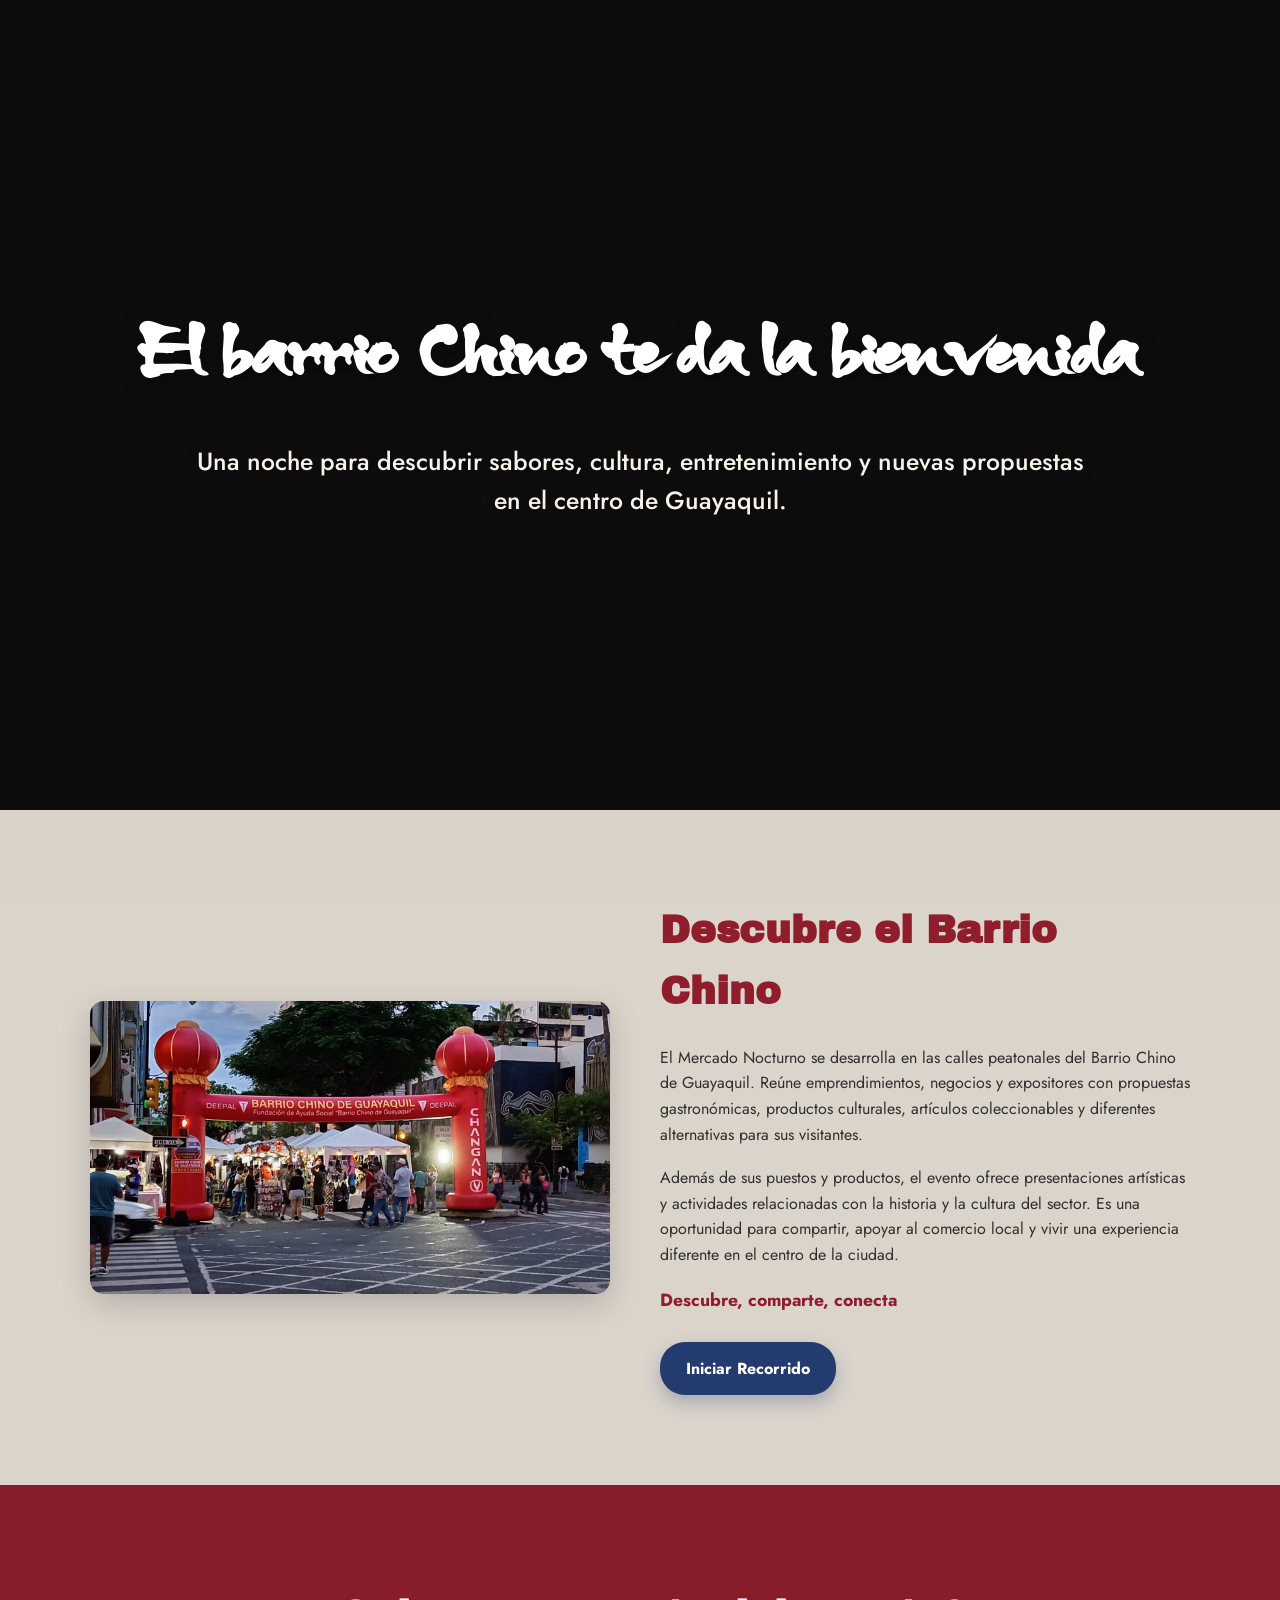
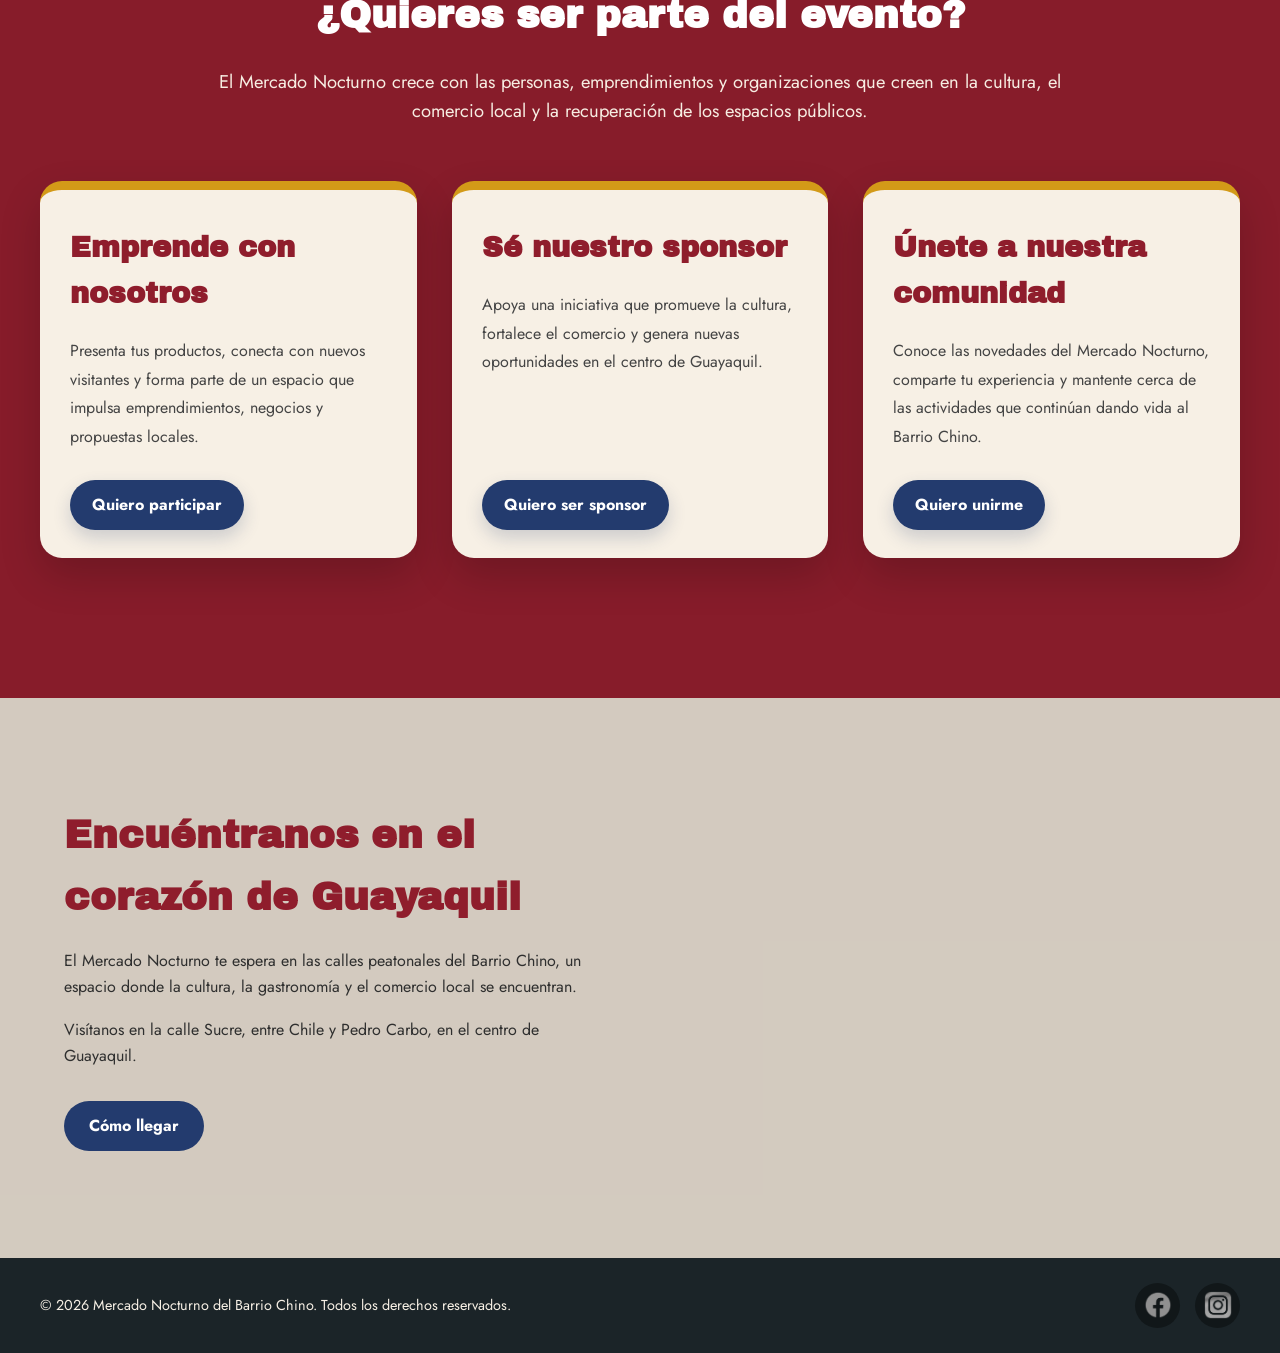
==== commit 43feb47e: "Se agrego iconos de facebook e instagram" ====
--- a/index.html
+++ b/index.html
@@ -132,13 +132,13 @@
             <div class="redes_iconos">
                 <a href="https://www.facebook.com/p/Comit%C3%A9-Barrio-Chino-Guayaquil-6156831669615/"
                    target="_blank" rel="noopener noreferrer">
-                    <img src="#"
+                    <img src="resources/images/redes_sociales/IconoFb.png"
                          alt="Facebook">
                 </a>
 
                 <a href="https://www.instagram.com/comitebarriochino.gyq/"
                    target="_blank" rel="noopener noreferrer">
-                    <img src="#"
+                    <img src="resources/images/redes_sociales/IconoIg.png"
                          alt="Instagram">
                 </a>
             </div>
--- a/css/index.css
+++ b/css/index.css
@@ -36,7 +36,6 @@
 h3 {
     font-family: "Archivo Black", sans-serif;
     font-size: clamp(1.5rem, 2vw, 2rem);
-    font-style: italic;
 }
 
 p {
@@ -372,4 +371,4 @@
 
 .redes_iconos a:hover {
     background-color: #8f1d2c;
-}+}
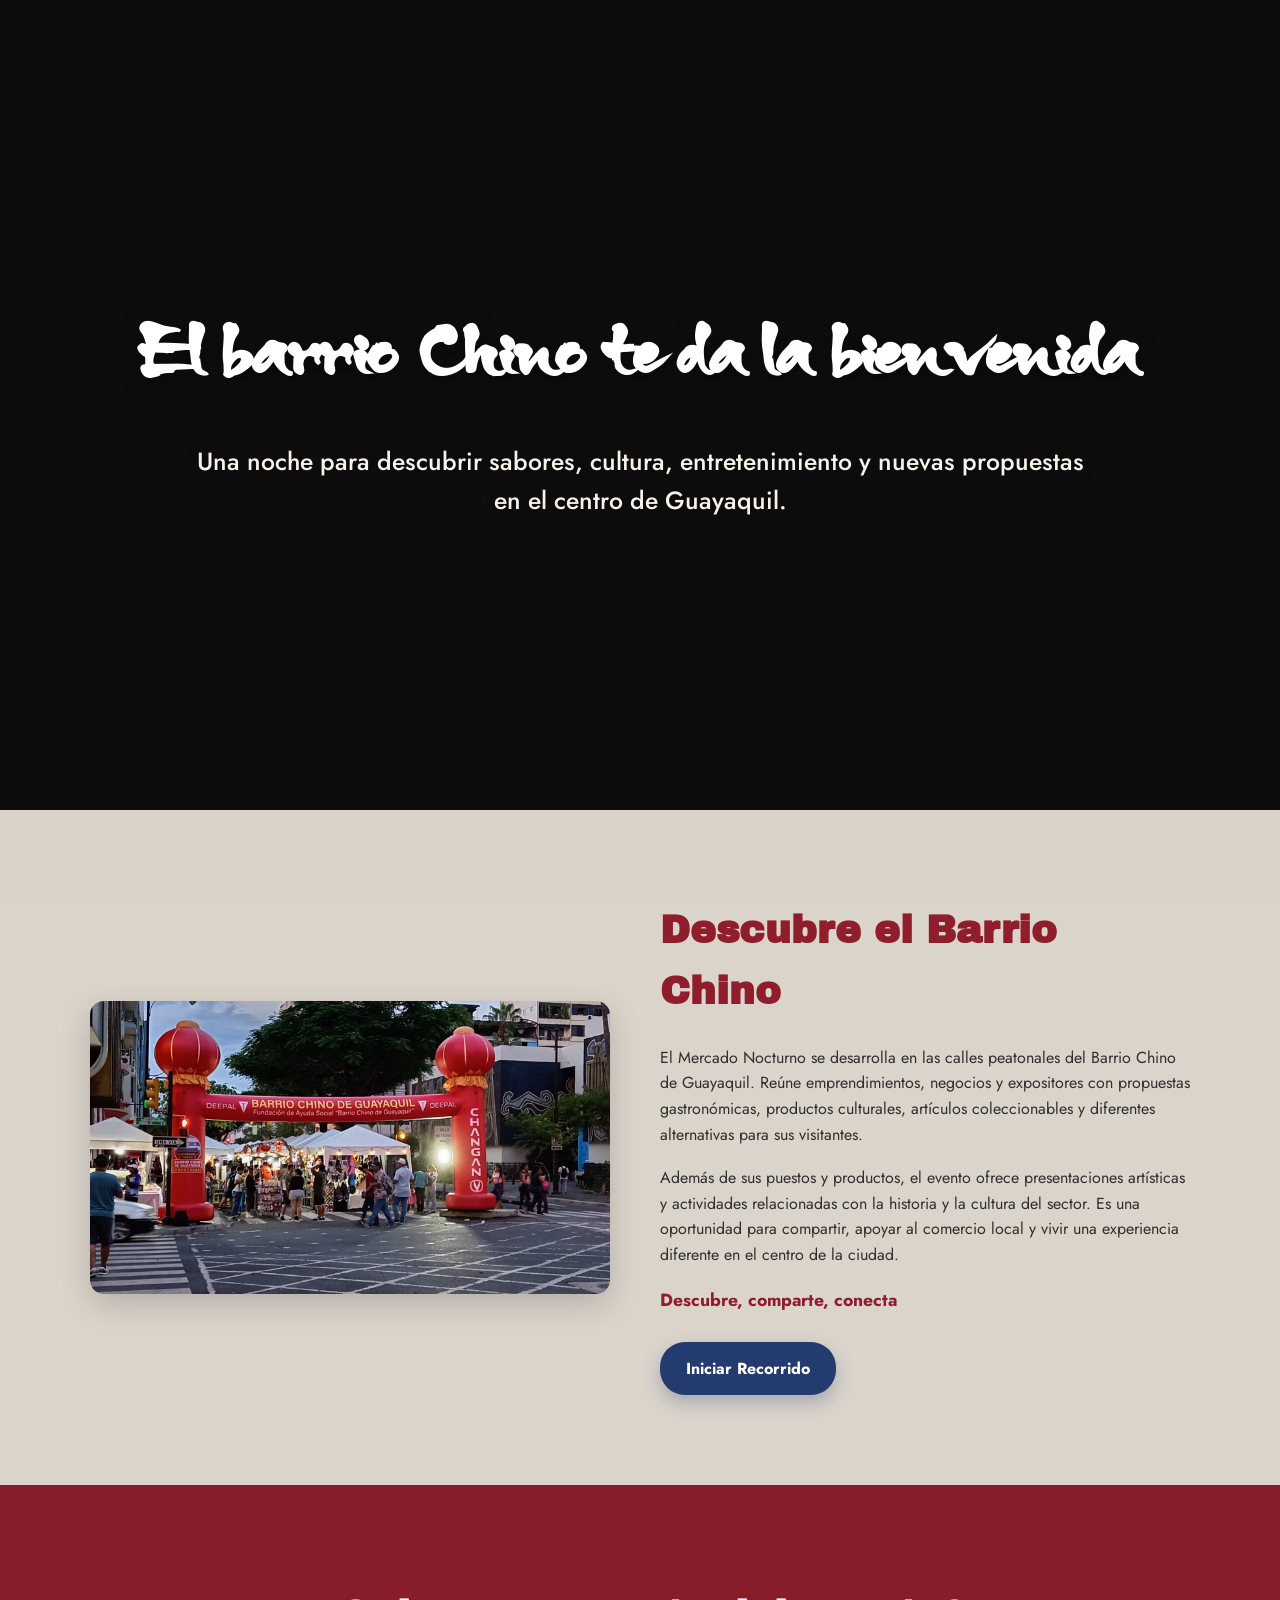
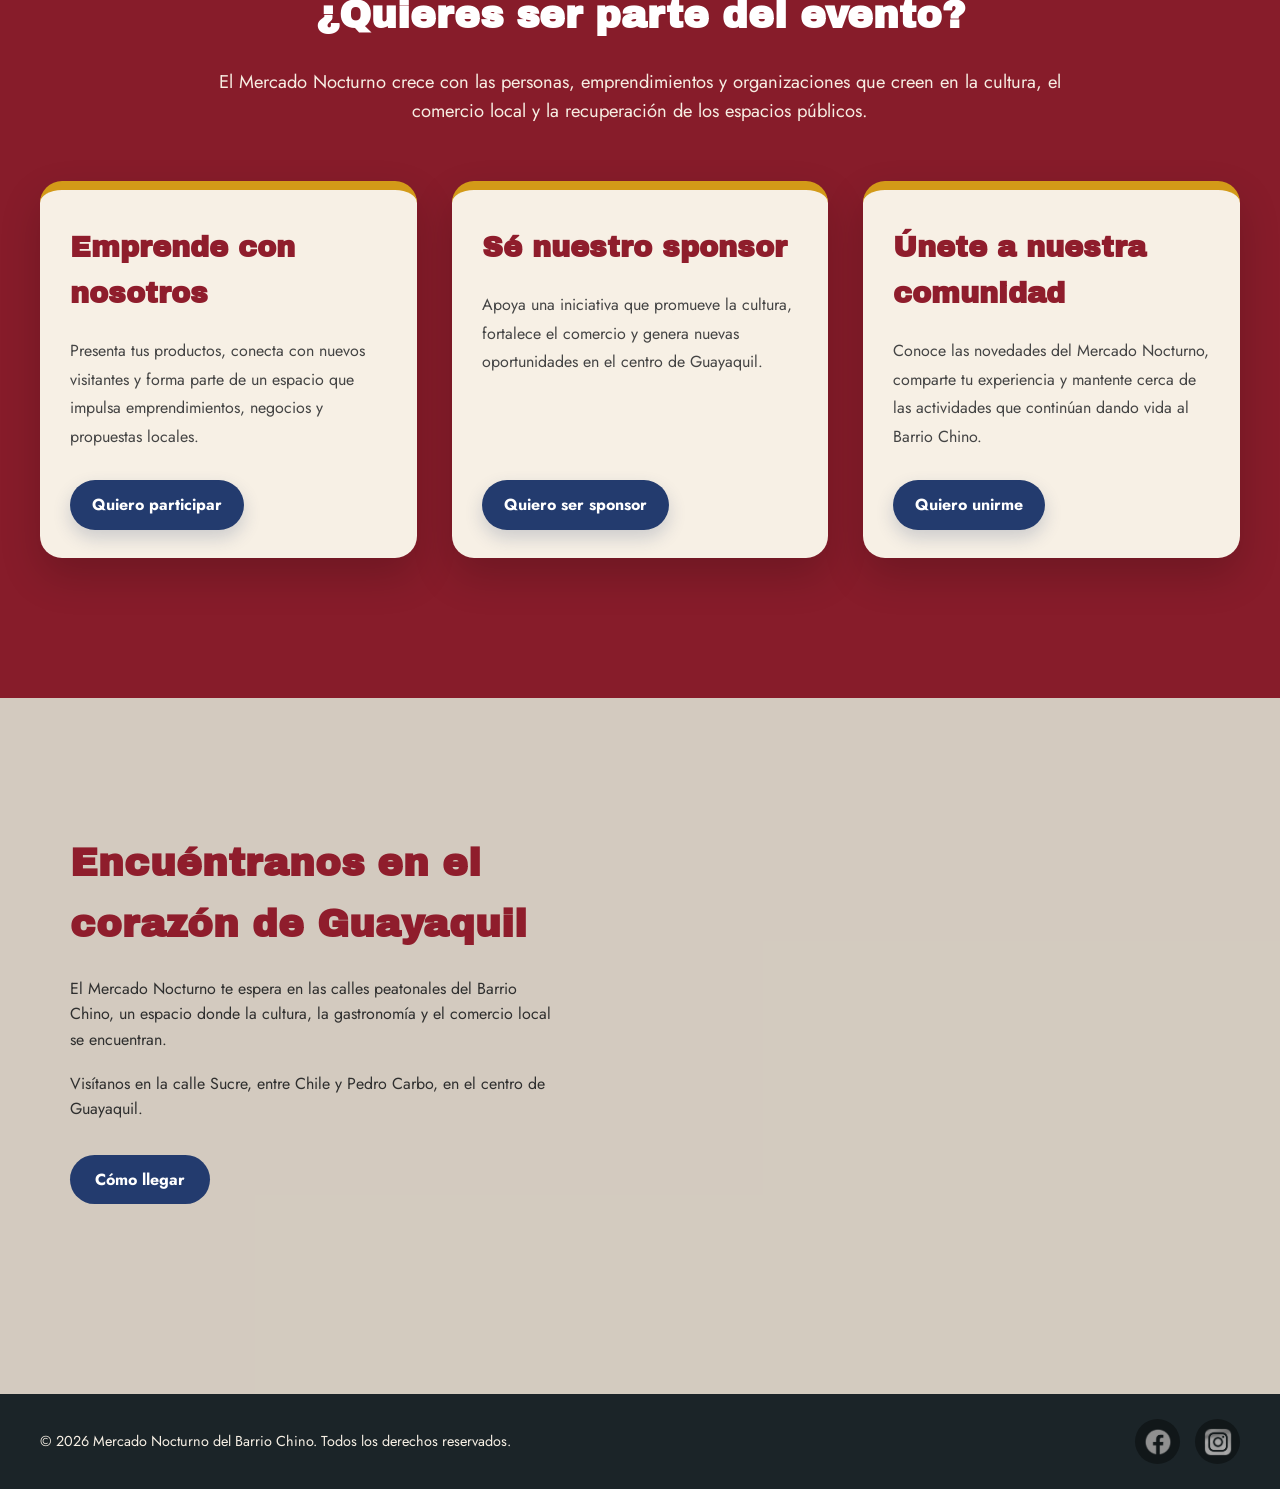
==== commit 7bf4bf2a: "Se actualizo index, comunidad, recorrido, emprende, sponsor y recursos Se mejoró botón de volver a i" ====
--- a/index.html
+++ b/index.html
@@ -95,30 +95,30 @@
         </section>
 
         <section id="ubicacion" class="ubicacion">
-            <div class="contenedor ubicacion_distribucion">
+            <div class="contenedor_ubicacion">
+                <div class="ubicacion_distribucion">
+                    <div class="ubicacion_texto">
+                        <h2>Encuéntranos en el corazón de Guayaquil</h2>
+                        <p>El Mercado Nocturno te espera en las calles peatonales
+                        del Barrio Chino, un espacio donde la cultura,
+                        la gastronomía y el comercio local se encuentran.</p>
+                        <p>Visítanos en la calle Sucre, entre Chile y Pedro Carbo,
+                        en el centro de Guayaquil.</p>
 
-                <div class="ubicacion_texto">
-                    <h2>Encuéntranos en el corazón de Guayaquil</h2>
-                    <p>El Mercado Nocturno te espera en las calles peatonales
-                       del Barrio Chino, un espacio donde la cultura,
-                       la gastronomía y el comercio local se encuentran.</p>
-                    <p>Visítanos en la calle Sucre, entre Chile y Pedro Carbo,
-                       en el centro de Guayaquil.</p>
+                        <a class="boton-ubicacion"
+                        href="https://www.google.com/maps/search/?api=1&query=Calle+Sucre+entre+Chile+y+Pedro+Carbo+Guayaquil"
+                        target="_blank" rel="noopener noreferrer">
+                            Cómo llegar
+                        </a>
+                    </div>
 
-                    <a class="boton-ubicacion"
-                       href="https://www.google.com/maps/search/?api=1&query=Calle+Sucre+entre+Chile+y+Pedro+Carbo+Guayaquil"
-                       target="_blank" rel="noopener noreferrer">
-                        Cómo llegar
-                    </a>
+                    <div class="ubicacion_mapa">
+                        <iframe
+                            src="https://www.google.com/maps?q=Calle+Sucre+entre+Chile+y+Pedro+Carbo+Guayaquil&output=embed"
+                            title="Ubicación del Mercado Nocturno">
+                        </iframe>
+                    </div>
                 </div>
-
-                <div class="ubicacion_mapa">
-                    <iframe
-                        src="https://www.google.com/maps?q=Calle+Sucre+entre+Chile+y+Pedro+Carbo+Guayaquil&output=embed"
-                        title="Ubicación del Mercado Nocturno">
-                    </iframe>
-                </div>
-
             </div>
         </section>
     </main>
--- a/css/index.css
+++ b/css/index.css
@@ -267,24 +267,27 @@
 
 .ubicacion {
     background-color: rgba(232, 223, 210, 0.90);
-    padding: 90px 0;
-}
-
-.contenedor {
-    width: 90%;
+    padding: 100px 20px;
+}
+
+.contenedor_ubicacion{
     max-width: 1200px;
-    margin: auto;
+    margin: 0 auto;
 }
 
 .ubicacion_distribucion {
-    display: grid;
-    grid-template-columns: 1fr 1fr;
-    gap: 60px;
-    align-items: center;
+    display: flex;
+    flex-wrap: wrap;
+    align-items: center;
+    gap: 30px;
 }
 
 .ubicacion_texto {
+    flex: 1 1 350px;
     max-width: 550px;
+    padding: 35px 30px 90px 30px;
+    position: relative;
+    text-align: left;
 }
 
 .ubicacion_texto h2 {
@@ -315,9 +318,11 @@
 .ubicacion_mapa {
     width: 100%;
     height: 380px;
+    flex: 1 1 350px;
 }
 
 .ubicacion_mapa iframe {
+    flex: 1;
     width: 100%;
     height: 100%;
     border: 0;
